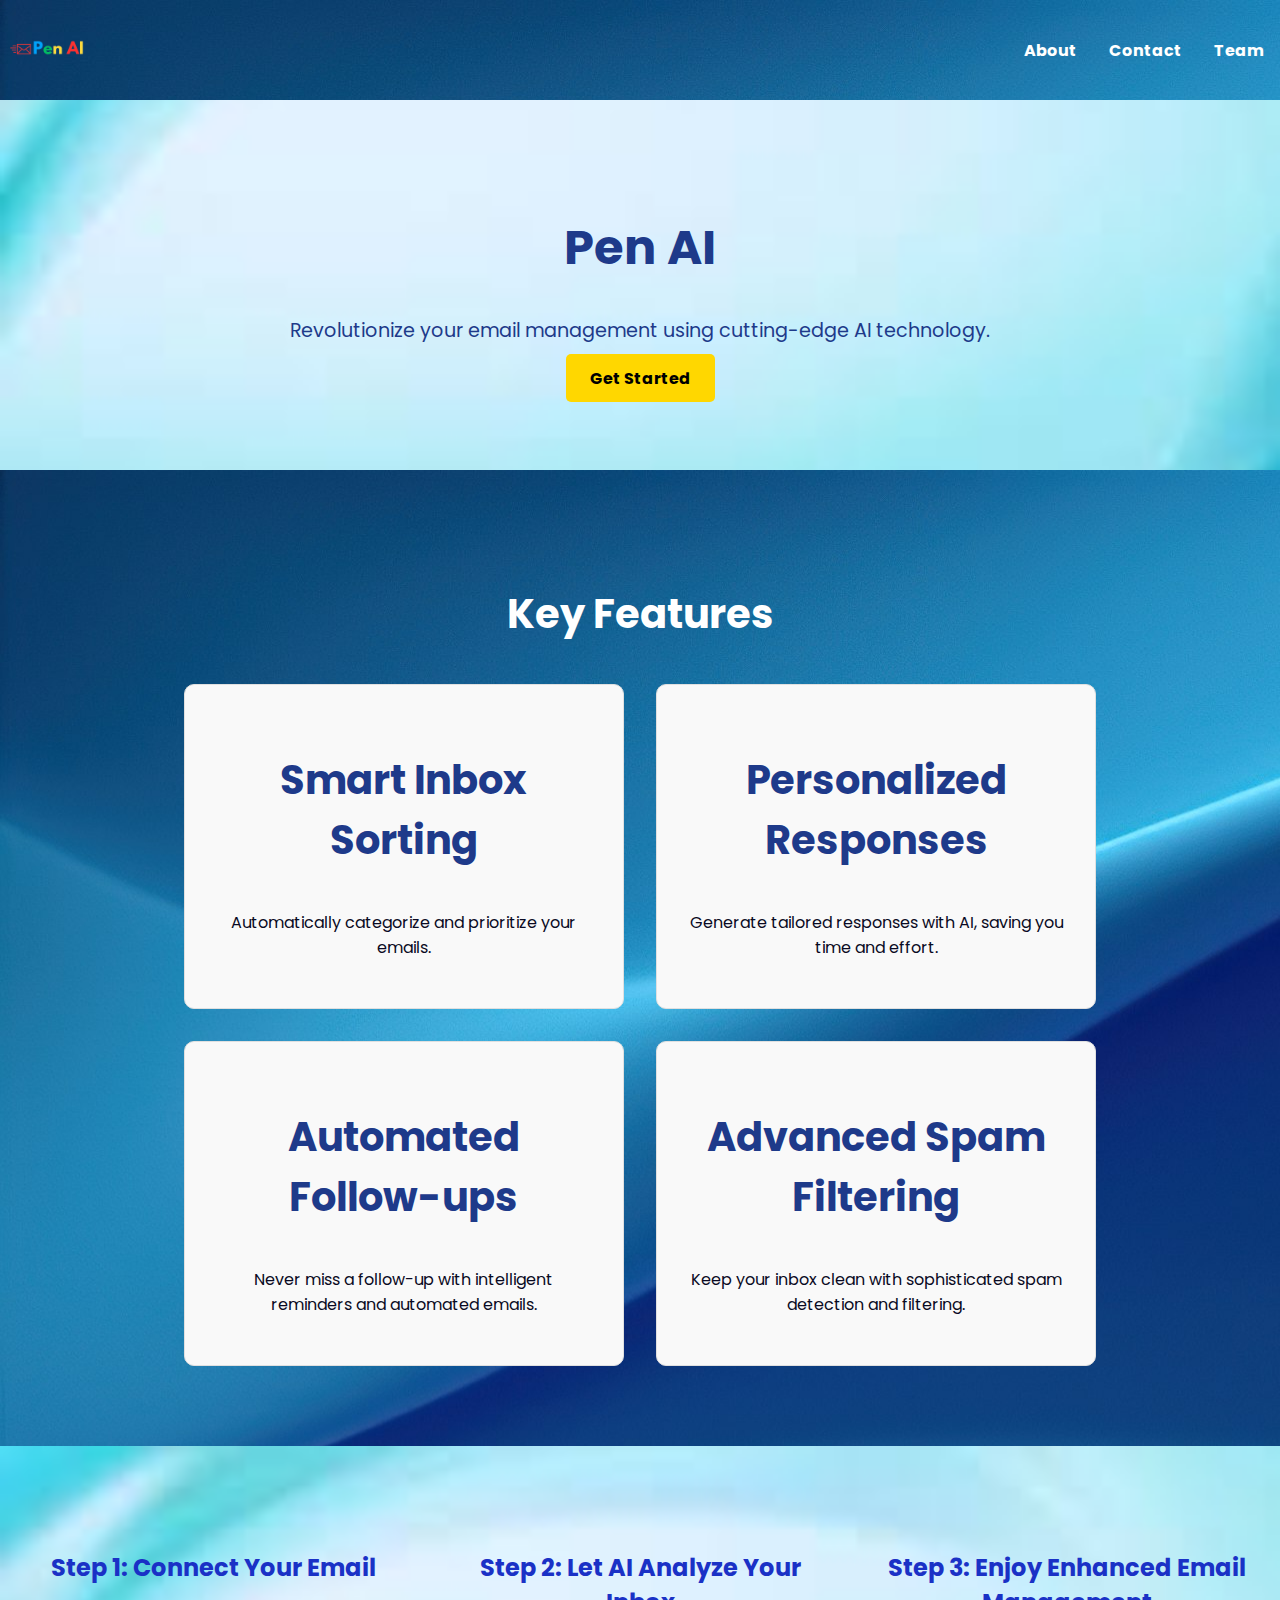
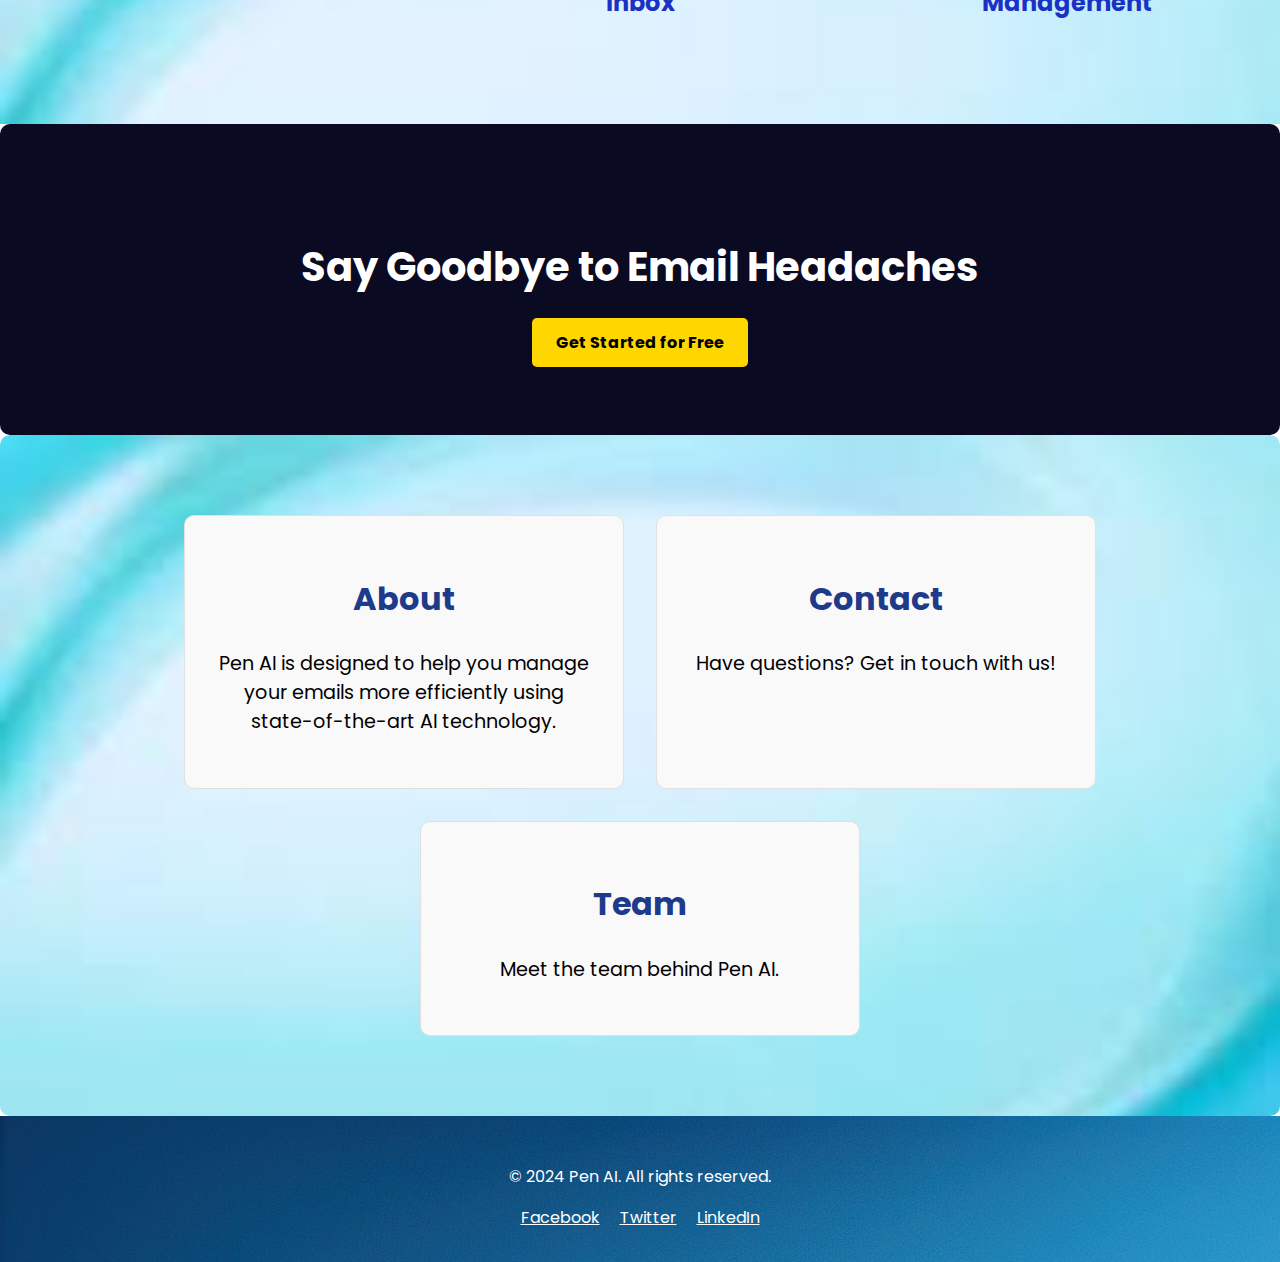
==== PenAi/index.html @ 1b839cc6 "renamed:    PenAi/landingpage.html -> PenAi/index.html" ====
<!DOCTYPE html>
<html lang="en">
<head>
  <meta charset="UTF-8">
  <meta name="viewport" content="width=device-width, initial-scale=1.0">
  <title>Pen AI</title>
  <link rel="stylesheet" href="landingpage.css">
</head>
<body>
  <header>
    <img src="logo.png" alt="Pen AI Logo" style="height: 100px; width: 100px;">
    <nav>
      <ul>
        <li><a href="about.html">About</a></li>
        <li><a href="contact.html">Contact</a></li>
        <li><a href="../Teampage.html">Team</a></li>
        
      </ul>
    </nav>
    
  </header>
  <div class="header">
    <h1>Pen AI</h1>
    <p>Revolutionize your email management using cutting-edge AI technology.</p>
    <a href="#cta" class="btn-primary">Get Started </a>
    <div class="header-background">
    
    </div>
  </div>
 

  <section class="features">
    <h2>Key Features</h2>
    <div class="feature-grid">
      <div class="feature">
        <h2>Smart Inbox Sorting</h2>
        <p>Automatically categorize and prioritize your emails.</p>
      </div>
      <div class="feature">
        <h2>Personalized Responses</h2>
        <p>Generate tailored responses with AI, saving you time and effort.</p>
      </div>
      <div class="feature">
        <h2>Automated Follow-ups</h2>
        <p>Never miss a follow-up with intelligent reminders and automated emails.</p>
      </div>
      <div class="feature">
        <h2>Advanced Spam Filtering</h2>
        <p>Keep your inbox clean with sophisticated spam detection and filtering.</p>
      </div>
    </div>
  </section>

  <section class="how-it-works">
 
    <div class="steps">
      <div class="step">
        <h3>Step 1: Connect Your Email</h3>
      </div>
      <div class="step">
        <h3>Step 2: Let AI Analyze Your Inbox</h3>
      </div>
      <div class="step">
        <h3>Step 3: Enjoy Enhanced Email Management</h3>
      </div>
    </div>
  </section>

  <section id="cta" class="cta">
    <h2>Say Goodbye to Email Headaches</h2>
    <a href="signup.html" class="btn-primary">Get Started for Free</a>
  </section>

  <section class="new-section">
    <div class="section-grid">
      <div class="section">
    <h2>About</h2>
    <p>Pen AI is designed to help you manage your emails more efficiently using state-of-the-art AI technology.</p>
      </div>

      <div class="section">
    <h2>Contact</h2>
    <p>Have questions? Get in touch with us!</p>
    </div>

    <div class="section">
    <h2>Team</h2>
    <p>Meet the team behind Pen AI.</p>
    </div>

    <!-- <div class="section">
    <h2>History</h2>
    <p>Learn about the history of Pen AI and our journey.</p>
    </div> -->

    <!-- <div class="section">
    <h2>Settings</h2>
    <p>Customize your Pen AI experience in the settings.</p>
    </div> -->
  </div>
  </section>

  <footer>
    <p>&copy; 2024 Pen AI. All rights reserved.</p>
    <div class="social-links">
      <a href="#">Facebook</a>
      <a href="#">Twitter</a>
      <a href="#">LinkedIn</a>
    </div>
  </footer>
</body>
</html>
---- PenAi/landingpage.css ----
@import url('https://fonts.googleapis.com/css2?family=Poppins:ital,wght@0,100;0,200;0,300;0,400;0,500;0,600;0,700;0,800;0,900;1,100;1,200;1,300;1,400;1,500;1,600;1,700;1,800;1,900&display=swap');

body {
  font-family: 'Poppins', 'Sans-serif';
  /* background:  url(background.jpg); */
  color: #000000;
  margin: 0;
  padding: 0;
  text-decoration: none;
}
img{
  /* display: flex; */
}

header {
    display: flex;
  background: url(background.jpg);
  padding:  0;
  text-align: center;
  align-items: center;
  justify-content: space-between;
}

nav ul {
  list-style-type: none;
  padding: 0;
  margin: 0;
  display: flex;
  justify-content: right;
}

nav li {
  margin: 0 1em;
}

nav a {
  color: #ffffff; /* White */
  text-decoration: none;
  font-weight: bold;
}

nav a:hover {
  color: #e94560; /* Red hover color */
}

.header {
    position: relative;
  text-align: center;
  padding: 5em 1em;
  color: #1e3a8a;
  background: url(back.jpg) no-repeat center ;
  background-size: cover;
  
}
/* .header-background{
position: absolute;
width: 100%;
background-color: rgba(35, 35, 35, 0.8);
height: 100%;
z-index: 10;
} */

.header h1 {
  font-size: 3em;
  /* margin: 0.5em 0; */
}

.header p {
  font-size: 1.2em;
  margin: 0px 0px 20px 0px;
}

.header .btn-primary {
  background-color: #ffd700; /* Gold */
  color: #000000; /* Black */
  padding: 0.8em 1.5em;
  border: none;
  border-radius: 5px;
  font-weight: bold;
  cursor: pointer;
  text-decoration: none;
}

.header .btn-primary:hover {
  background-color: #e94560;
  color: #ffffff; 
}

.features {
  padding: 5em 1em;
  background:url(background.jpg); 
}

.features h2 {
  text-align: center;
  font-size: 2.5em;
  color: #ffffff;  
  margin-bottom: 1em;
}

.feature-grid {
  display: flex;
  flex-wrap: wrap;
  gap: 2em;
  justify-content: center;
}

.feature {
  background: #f9f9f9;
  border: 1px solid #e0e0e0;
  border-radius: 10px;
  padding: 2em;
  width: 30%;
  text-align: center;
  transition: transform 0.3s, box-shadow 0.3s;
}

.feature img {
  max-width: 100%;
  height: auto;
  border-radius: 10px;
}

.feature h2 {
  color: #1e3a8a; /* Blue */
}

.feature p {
  color: #0a0a23;
}

.feature:hover {
  transform: translateY(-10px);
  box-shadow: 0 10px 20px rgba(0, 0, 0, 0.1);
}

.how-it-works {
  padding: 5em 1em;
  background: url(back.jpg);
  background-size: cover;
}

.how-it-works h2 {
  text-align: center;
  font-size: 2.5em;
  color: #1a31c6; /* Blue */
  margin-bottom: 1em;
}

.steps {
  display: flex;
  justify-content: center;
  gap: 2em;
}

.step {
  text-align: center;
  flex: 1;
}

.step h3 {
  font-size: 1.5em;
  color: #1a31c6; /* Blue */
}



.cta {
  text-align: center;
  padding: 5em 1em;
  background: #0a0a23;
  color: #ffffff;
  /* margin-top: 2em; */
  border-radius: 10px;
}

.cta h2 {
  font-size: 2.5em;
}

.cta .btn-primary {
  background-color: #ffd700; /* Gold */
  color: #000000; /* Black */
  padding: 0.8em 1.5em;
  border: none;
  border-radius: 5px;
  font-weight: bold;
  cursor: pointer;
  text-decoration: none;
}

.cta .btn-primary:hover {
  background-color: #e94560; /* Red hover color */
  color: #ffffff; /* White */
}

.new-section {
  padding: 5em 1em;
  background: url(back.jpg);
  background-size: cover;
  color: #000000;
  /* margin: 2em auto; */
  width: auto;
  border-radius: 10px;
  text-align: center;
 
}

.new-section h2 {
  font-size: 2em;
  color: #1e3a8a; /* Blue */
}

.new-section p {
  font-size: 1.2em;
  margin: 1em 0;
}

.new-section .btn {
  margin-top: 1em;
}

.section-grid {
 display: flex;
  flex-wrap: wrap;
  gap: 2em;
  justify-content: center;
}

.section {
  background: #f9f9f9;
  border: 1px solid #e0e0e0;
  border-radius: 10px;
  padding: 2em;
  width: 30%;
  text-align: center;
  transition: transform 0.3s, box-shadow 0.3s;
}



footer {
  background: url(background.jpg);
  color: #ffffff; 
  padding: 2em 0;
  text-align: center;
}

footer .social-links {
  margin-top: 1em;
}

footer .social-links a {
  color: #ffffff; /* White */
  margin: 0 0.5em;
  transition: color 0.3s;
}

footer .social-links a:hover {
  color: #ffd700;
}
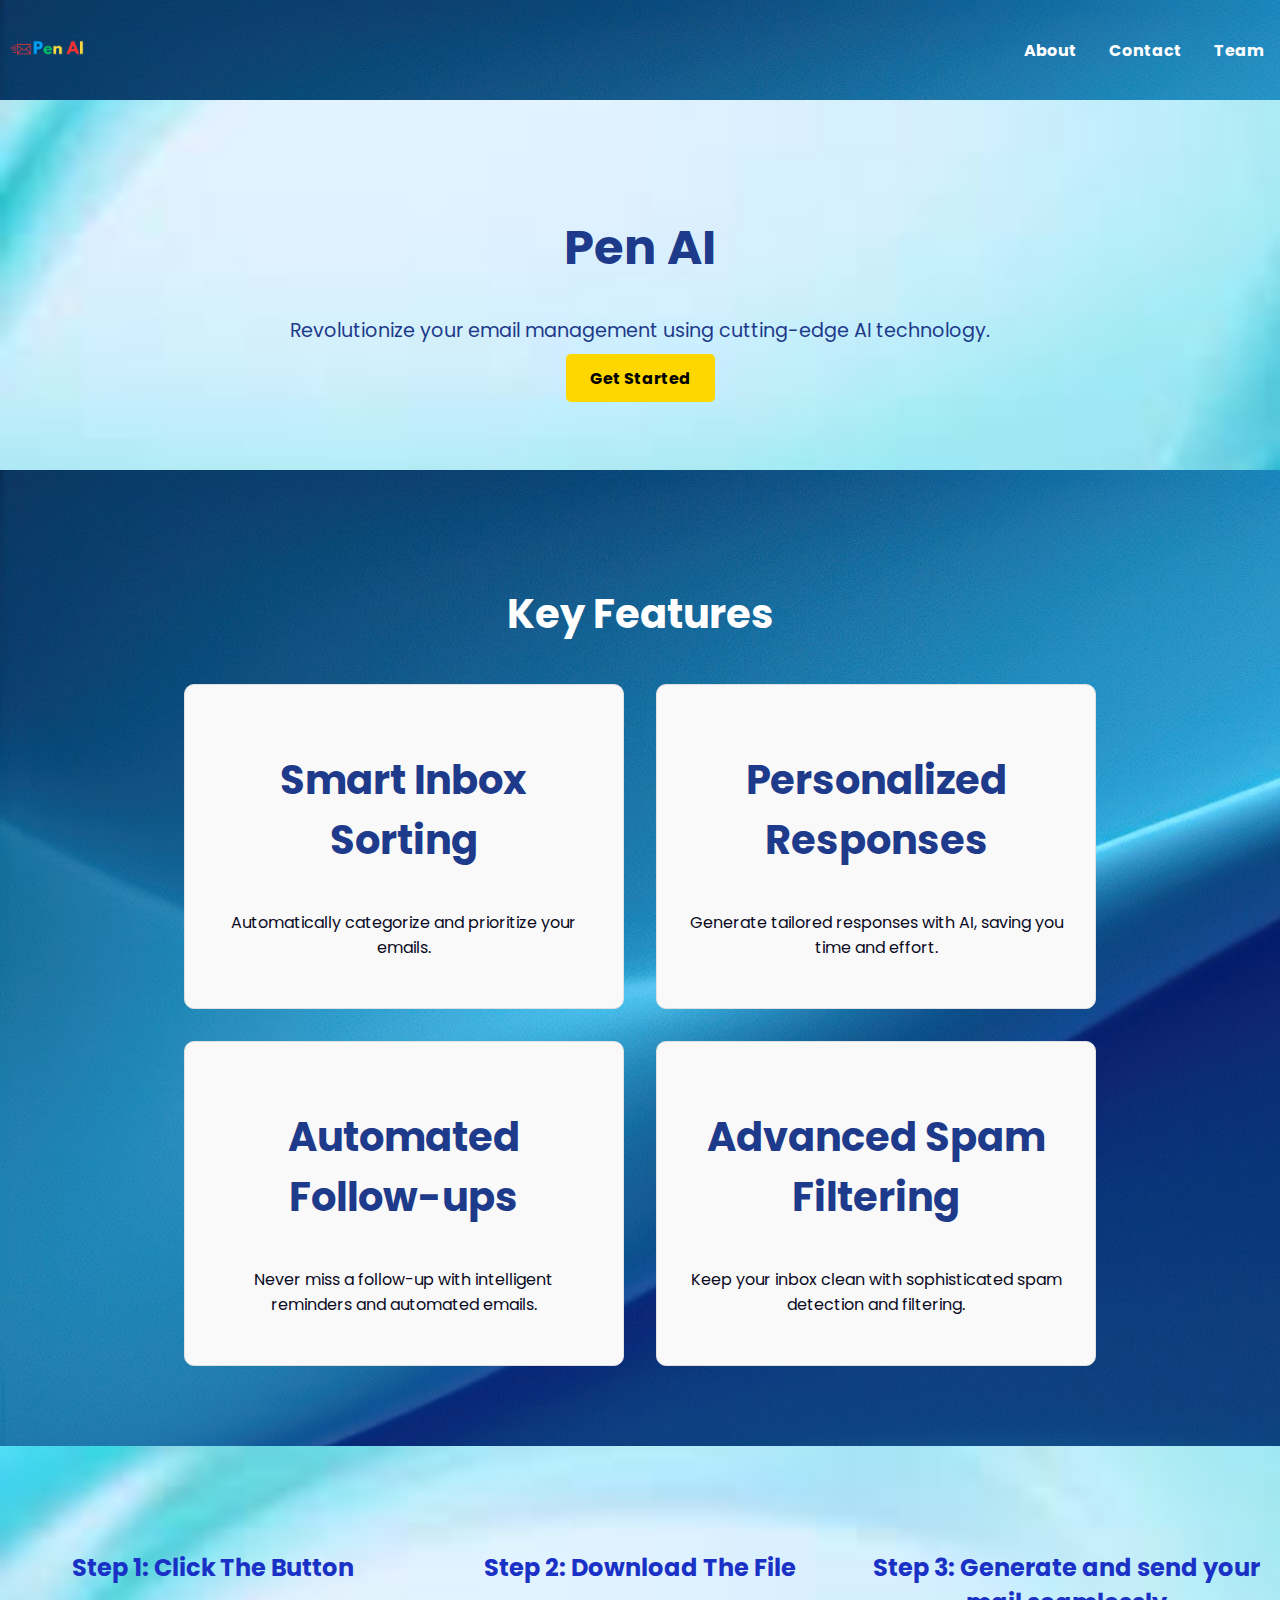
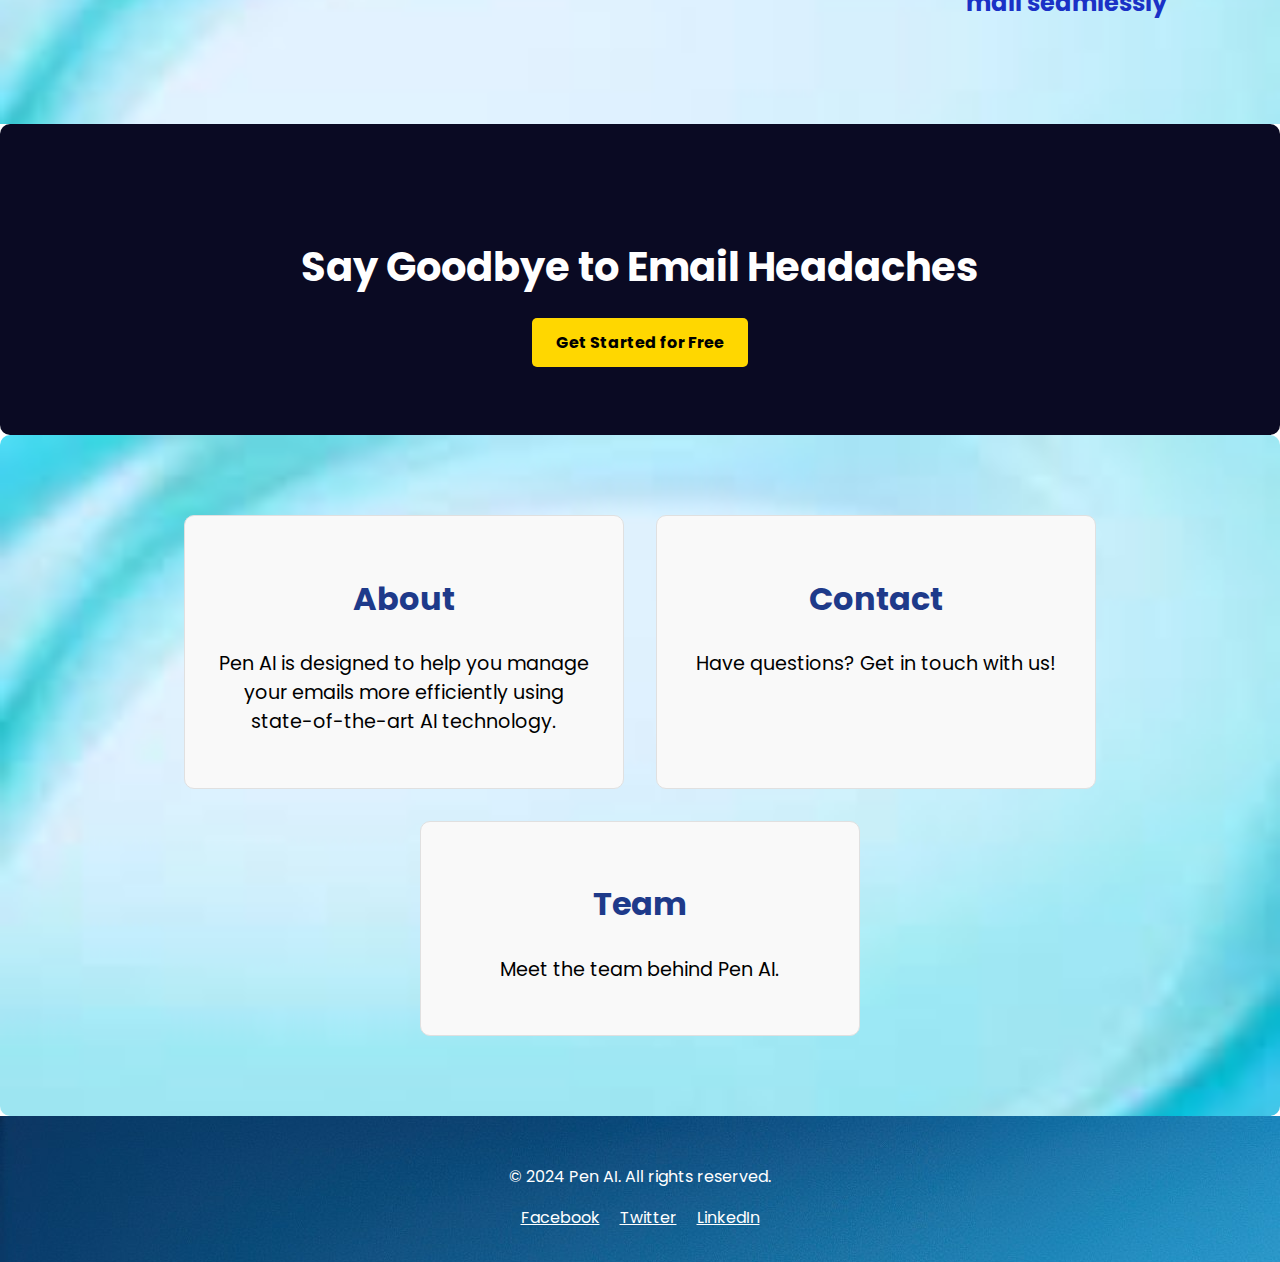
==== commit a0c7d2f1: "Update index.html" ====
--- a/PenAi/index.html
+++ b/PenAi/index.html
@@ -55,20 +55,20 @@
  
     <div class="steps">
       <div class="step">
-        <h3>Step 1: Connect Your Email</h3>
+        <h3>Step 1: Click The Button </h3>
       </div>
       <div class="step">
-        <h3>Step 2: Let AI Analyze Your Inbox</h3>
+        <h3>Step 2: Download The File </h3>
       </div>
       <div class="step">
-        <h3>Step 3: Enjoy Enhanced Email Management</h3>
+        <h3>Step 3: Generate and send your mail seamlessly </h3>
       </div>
     </div>
   </section>
 
   <section id="cta" class="cta">
     <h2>Say Goodbye to Email Headaches</h2>
-    <a href="signup.html" class="btn-primary">Get Started for Free</a>
+    <a href="https://drive.google.com/file/d/1eTfmT7Q2cPmJHX3fdbkCtXgHNUvS566e/view?usp=drive_link" class="btn-primary">Get Started for Free</a>
   </section>
 
   <section class="new-section">
--- a/PenAi/landingpage.css
+++ b/PenAi/landingpage.css
@@ -2,20 +2,16 @@
 
 body {
   font-family: 'Poppins', 'Sans-serif';
-  /* background:  url(background.jpg); */
   color: #000000;
   margin: 0;
   padding: 0;
   text-decoration: none;
 }
-img{
-  /* display: flex; */
-}
 
 header {
-    display: flex;
+  display: flex;
   background: url(background.jpg);
-  padding:  0;
+  padding: 0;
   text-align: center;
   align-items: center;
   justify-content: space-between;
@@ -44,30 +40,21 @@
 }
 
 .header {
-    position: relative;
+  position: relative;
   text-align: center;
   padding: 5em 1em;
   color: #1e3a8a;
-  background: url(back.jpg) no-repeat center ;
+  background: url(back.jpg) no-repeat center;
   background-size: cover;
-  
-}
-/* .header-background{
-position: absolute;
-width: 100%;
-background-color: rgba(35, 35, 35, 0.8);
-height: 100%;
-z-index: 10;
-} */
+}
 
 .header h1 {
   font-size: 3em;
-  /* margin: 0.5em 0; */
 }
 
 .header p {
   font-size: 1.2em;
-  margin: 0px 0px 20px 0px;
+  margin: 0 0 20px 0;
 }
 
 .header .btn-primary {
@@ -83,18 +70,18 @@
 
 .header .btn-primary:hover {
   background-color: #e94560;
-  color: #ffffff; 
+  color: #ffffff;
 }
 
 .features {
   padding: 5em 1em;
-  background:url(background.jpg); 
+  background: url(background.jpg);
 }
 
 .features h2 {
   text-align: center;
   font-size: 2.5em;
-  color: #ffffff;  
+  color: #ffffff;
   margin-bottom: 1em;
 }
 
@@ -163,14 +150,11 @@
   color: #1a31c6; /* Blue */
 }
 
-
-
 .cta {
   text-align: center;
   padding: 5em 1em;
   background: #0a0a23;
   color: #ffffff;
-  /* margin-top: 2em; */
   border-radius: 10px;
 }
 
@@ -199,11 +183,9 @@
   background: url(back.jpg);
   background-size: cover;
   color: #000000;
-  /* margin: 2em auto; */
   width: auto;
   border-radius: 10px;
   text-align: center;
- 
 }
 
 .new-section h2 {
@@ -221,7 +203,7 @@
 }
 
 .section-grid {
- display: flex;
+  display: flex;
   flex-wrap: wrap;
   gap: 2em;
   justify-content: center;
@@ -237,11 +219,9 @@
   transition: transform 0.3s, box-shadow 0.3s;
 }
 
-
-
 footer {
   background: url(background.jpg);
-  color: #ffffff; 
+  color: #ffffff;
   padding: 2em 0;
   text-align: center;
 }
@@ -258,4 +238,58 @@
 
 footer .social-links a:hover {
   color: #ffd700;
-}+}
+
+/* Responsive Design */
+@media (max-width: 1024px) {
+  .feature {
+    width: 45%;
+  }
+  
+  .section {
+    width: 45%;
+  }
+}
+
+@media (max-width: 768px) {
+  header {
+    flex-direction: column;
+    align-items: center;
+  }
+  
+  .features, .how-it-works, .new-section {
+    padding: 3em 1em;
+  }
+  
+  .feature, .section {
+    width: 90%;
+  }
+  
+  .steps {
+    flex-direction: column;
+    align-items: center;
+  }
+}
+
+@media (max-width: 480px) {
+  .header h1 {
+    font-size: 2em;
+  }
+  
+  .header p {
+    font-size: 1em;
+  }
+  
+  .features h2, .how-it-works h2, .cta h2, .new-section h2 {
+    font-size: 2em;
+  }
+  
+  .feature, .section {
+    padding: 1em;
+    width: 100%;
+  }
+  
+  .cta h2 {
+    font-size: 2em;
+  }
+}
